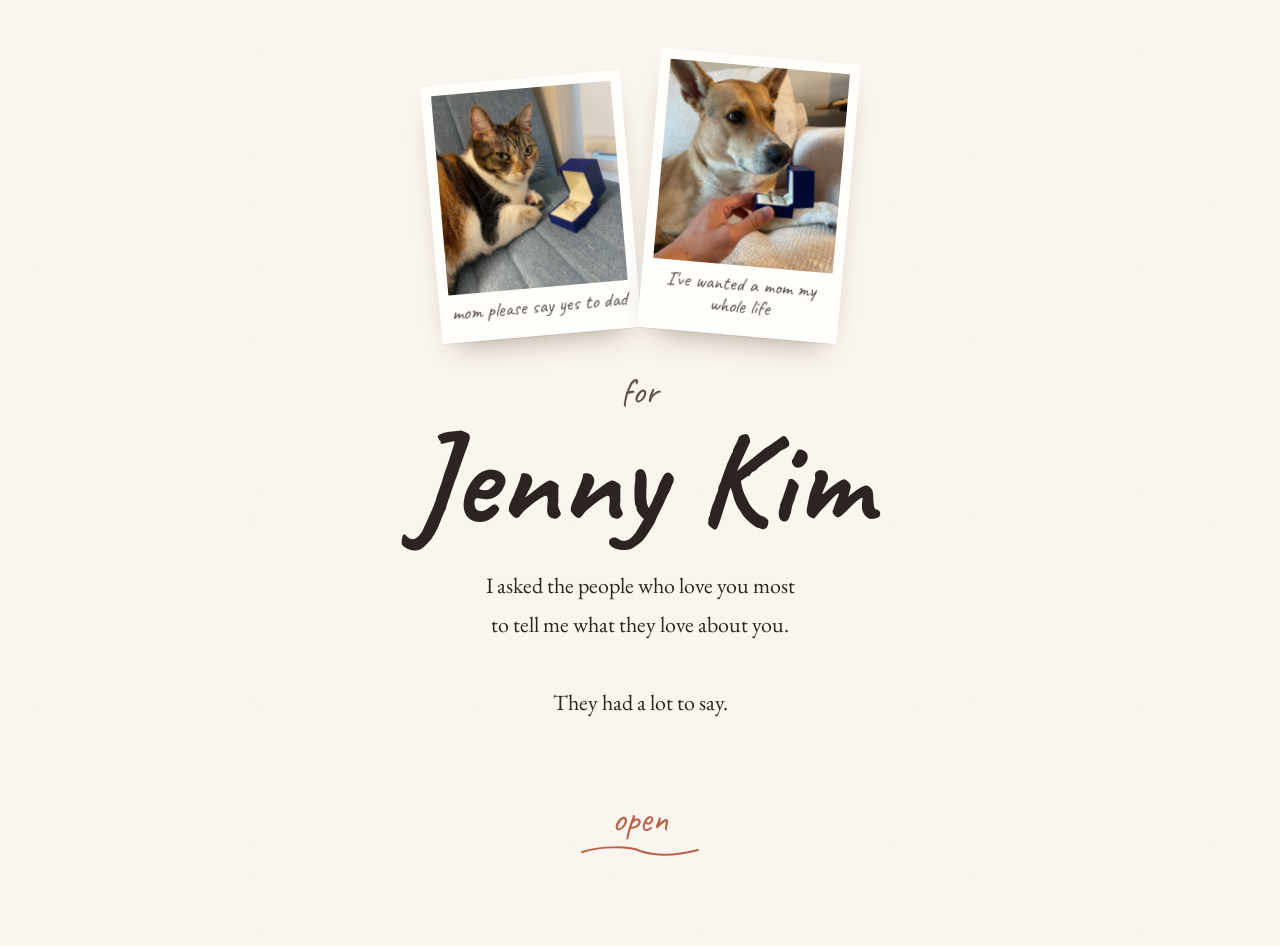
==== docs/index.html @ f0c15ddb "rename public to docs for github pages" ====
<!doctype html>
<html lang="en">
<head>
  <meta charset="utf-8" />
  <meta name="viewport" content="width=device-width,initial-scale=1,viewport-fit=cover" />
  <meta name="robots" content="noindex,nofollow,noarchive" />
  <meta name="referrer" content="no-referrer" />
  <title>for you</title>
  <link rel="icon" href="data:image/svg+xml,%3Csvg xmlns='http://www.w3.org/2000/svg' viewBox='0 0 16 16'%3E%3Ctext y='13' font-size='14'%3E%E2%9C%89%3C/text%3E%3C/svg%3E" />
  <link rel="preconnect" href="https://fonts.googleapis.com" />
  <link rel="preconnect" href="https://fonts.gstatic.com" crossorigin />
  <link rel="stylesheet" href="https://fonts.googleapis.com/css2?family=Caveat:wght@500;700&family=EB+Garamond:ital,wght@0,400;0,500;1,400&display=swap" />
  <link rel="stylesheet" href="styles.css" />
  <script src="friends.js"></script>
</head>
<body class="landing">
  <main class="landing-stage" id="stage">
    <div class="landing-card">
      <div class="landing-pets" id="pets" aria-hidden="true"></div>
      <p class="landing-greeting">for</p>
      <h1 class="landing-name" id="herName">—</h1>
      <div class="landing-note" id="note"></div>
      <button class="open-link" id="enterBtn" type="button" aria-label="open">
        <span class="open-link-text">open</span>
        <svg class="open-link-stroke" viewBox="0 0 120 14" aria-hidden="true">
          <path d="M2,8 C20,2 50,2 60,7 C75,12 95,12 118,6" fill="none" stroke="currentColor" stroke-width="2" stroke-linecap="round" />
        </svg>
      </button>
    </div>
  </main>
  <script src="app.js"></script>
  <script>
    document.getElementById("herName").textContent = window.SITE.herName;
    document.title = "for " + window.SITE.herName;
    const petsEl = document.getElementById("pets");
    (window.SITE.petPhotos || []).forEach((pet, i) => {
      const fig = document.createElement("figure");
      fig.className = "polaroid polaroid-" + (i + 1);
      fig.style.animationDelay = (0.2 + i * 0.25) + "s";
      const img = document.createElement("img");
      img.src = pet.src;
      img.alt = pet.alt || "";
      img.loading = "eager";
      fig.appendChild(img);
      if (pet.caption) {
        const cap = document.createElement("figcaption");
        cap.textContent = pet.caption;
        fig.appendChild(cap);
      }
      petsEl.appendChild(fig);
    });
    const noteEl = document.getElementById("note");
    window.SITE.noteLines.forEach((line, i) => {
      const p = document.createElement("p");
      p.className = "note-line";
      p.style.animationDelay = (1.2 + i * 0.6) + "s";
      p.textContent = line || " ";
      noteEl.appendChild(p);
    });
    document.getElementById("enterBtn").addEventListener("click", () => {
      document.body.classList.add("leaving");
      setTimeout(() => { window.location.href = "gallery.html"; }, 650);
    });
  </script>
</body>
</html>
---- docs/styles.css ----
:root {
  --paper: #FAF5EE;
  --paper-shadow: #EDE3D2;
  --ink: #2B2420;
  --ink-soft: #5C5048;
  --accent: #B8624B;
  --serif: "EB Garamond", Georgia, "Times New Roman", serif;
  --hand: "Caveat", "Bradley Hand", "Brush Script MT", cursive;
}

* { box-sizing: border-box; }
html, body { margin: 0; padding: 0; }

body {
  background: var(--paper);
  color: var(--ink);
  font-family: var(--serif);
  font-size: 18px;
  line-height: 1.55;
  -webkit-font-smoothing: antialiased;
  text-rendering: optimizeLegibility;
  min-height: 100vh;
  background-image:
    radial-gradient(circle at 18% 22%, rgba(0,0,0,0.025) 0 1px, transparent 1px),
    radial-gradient(circle at 78% 64%, rgba(0,0,0,0.020) 0 1px, transparent 1px),
    radial-gradient(circle at 40% 88%, rgba(0,0,0,0.018) 0 1px, transparent 1px);
  background-size: 220px 220px, 320px 320px, 180px 180px;
}

/* ---------- LANDING ---------- */

body.landing {
  display: grid;
  place-items: center;
  padding: 24px;
}

.landing-stage {
  width: 100%;
  max-width: 680px;
  animation: fadeUp 1.2s ease-out both;
}

.landing-card {
  text-align: center;
  padding: 32px 24px 48px;
}

/* ---------- LANDING : pet polaroids ---------- */

.landing-pets {
  display: flex;
  justify-content: center;
  align-items: flex-end;
  gap: 18px;
  margin: 0 auto 28px;
  max-width: 100%;
  perspective: 800px;
}

.polaroid {
  margin: 0;
  background: #FFFEFB;
  padding: 10px 10px 18px;
  box-shadow:
    0 1px 0 rgba(0,0,0,0.05),
    0 16px 28px -16px rgba(60,40,20,0.45);
  border-radius: 2px;
  width: clamp(140px, 28vw, 200px);
  opacity: 0;
  transform: translateY(16px) rotate(var(--tilt, 0deg));
  animation: polaroidIn 0.9s cubic-bezier(0.2, 0.7, 0.1, 1.05) forwards;
  transition: transform 280ms ease, box-shadow 280ms ease;
}

.polaroid img {
  display: block;
  width: 100%;
  height: clamp(140px, 28vw, 200px);
  object-fit: cover;
  border-radius: 1px;
  background: #E8E2D8;
}

.polaroid figcaption {
  font-family: var(--hand);
  font-size: 20px;
  color: var(--ink-soft);
  margin-top: 8px;
  text-align: center;
  line-height: 1.1;
}

.polaroid-1 { --tilt: -5deg; }
.polaroid-2 { --tilt: 5deg; }

.polaroid:hover { transform: translateY(-2px) rotate(0); box-shadow: 0 1px 0 rgba(0,0,0,0.06), 0 22px 36px -18px rgba(60,40,20,0.5); }

@keyframes polaroidIn {
  to { opacity: 1; transform: translateY(0) rotate(var(--tilt, 0deg)); }
}

@media (max-width: 420px) {
  .landing-pets { gap: 10px; }
}

.landing-greeting {
  font-family: var(--hand);
  font-size: 36px;
  color: var(--ink-soft);
  margin: 0 0 -4px;
  letter-spacing: 0.02em;
  opacity: 0;
  animation: fadeIn 1s ease-out 0.2s forwards;
}

.landing-name {
  font-family: var(--hand);
  font-size: clamp(72px, 14vw, 132px);
  font-weight: 700;
  margin: 0 0 28px;
  color: var(--ink);
  letter-spacing: 0.01em;
  line-height: 0.95;
  opacity: 0;
  animation: fadeIn 1.2s ease-out 0.4s forwards;
}

.landing-note {
  margin: 28px auto 44px;
  max-width: 28em;
}

.note-line {
  font-family: var(--serif);
  font-size: clamp(18px, 2.4vw, 22px);
  line-height: 1.5;
  margin: 0 0 6px;
  color: var(--ink);
  opacity: 0;
  transform: translateY(8px);
  animation: noteRise 0.9s ease-out forwards;
}

.note-line:empty::before { content: "\00a0"; }

.open-link {
  appearance: none;
  background: transparent;
  border: none;
  color: var(--accent);
  font-family: var(--hand);
  font-size: 38px;
  cursor: pointer;
  padding: 8px 16px 16px;
  margin-top: 24px;
  display: inline-flex;
  flex-direction: column;
  align-items: center;
  gap: 2px;
  opacity: 0;
  animation: fadeIn 0.9s ease-out 3.6s forwards;
  transition: transform 200ms ease, color 200ms ease;
}

.open-link:hover { color: var(--ink); transform: translateY(-1px); }
.open-link:focus-visible { outline: 2px dashed var(--accent); outline-offset: 6px; border-radius: 4px; }

.open-link-stroke { width: 120px; height: 14px; color: currentColor; }

body.landing.leaving { animation: fadeOutScale 0.55s ease-in forwards; }

/* ---------- GALLERY ---------- */

body.gallery { padding: 56px 20px 80px; }

.gallery-header {
  text-align: center;
  max-width: 720px;
  margin: 0 auto 48px;
  animation: fadeUp 0.9s ease-out both;
}

.gallery-eyebrow {
  font-family: var(--hand);
  font-size: 28px;
  color: var(--ink-soft);
  margin: 0 0 -4px;
}

.gallery-title {
  font-family: var(--hand);
  font-size: clamp(56px, 9vw, 92px);
  font-weight: 700;
  margin: 0 0 12px;
  line-height: 1;
  color: var(--ink);
}

.gallery-sub {
  font-family: var(--serif);
  font-style: italic;
  color: var(--ink-soft);
  font-size: 18px;
  margin: 0 auto;
  max-width: 32em;
}

.cards {
  max-width: 1180px;
  margin: 0 auto;
  column-count: 3;
  column-gap: 24px;
}

@media (max-width: 960px) { .cards { column-count: 2; } }
@media (max-width: 600px) { .cards { column-count: 1; column-gap: 0; max-width: 460px; } }

.card {
  break-inside: avoid;
  margin: 0 0 24px;
  border-radius: 6px;
  background: var(--card-color, #E8D5C4);
  box-shadow:
    0 1px 0 rgba(0,0,0,0.04),
    0 12px 24px -16px rgba(60, 40, 20, 0.35);
  position: relative;
  overflow: hidden;
  transition: transform 280ms ease, box-shadow 280ms ease;
}

/* Slight scrapbook tilt — alternating per card, removed when open */
.card:nth-child(3n)   { transform: rotate(-0.6deg); }
.card:nth-child(3n+1) { transform: rotate(0.4deg); }
.card:nth-child(3n+2) { transform: rotate(-0.2deg); }

.card:hover { transform: rotate(0) translateY(-2px); box-shadow: 0 1px 0 rgba(0,0,0,0.05), 0 18px 30px -18px rgba(60,40,20,0.5); }

.card[data-state="open"] { transform: rotate(0); }

.card-face {
  display: block;
  width: 100%;
  text-align: left;
  border: 0;
  background: transparent;
  color: var(--ink);
  padding: 28px 22px 22px;
  cursor: pointer;
  font: inherit;
  position: relative;
  min-height: 220px;
}

.card-seal {
  position: absolute;
  inset: 0 0 auto auto;
  width: 70px;
  height: 70px;
  margin: 10px;
  color: var(--ink);
}

.card-name {
  font-family: var(--hand);
  font-size: 44px;
  font-weight: 700;
  line-height: 1.05;
  color: var(--ink);
  margin-top: 48px;
  word-break: break-word;
}

.card-relationship {
  font-family: var(--serif);
  font-style: italic;
  font-size: 15px;
  color: var(--ink-soft);
  margin-top: 6px;
  min-height: 1.2em;
}

.card-cta {
  font-family: var(--hand);
  font-size: 22px;
  color: var(--accent);
  margin-top: 20px;
  letter-spacing: 0.03em;
}

.card-player {
  padding: 14px 14px 16px;
  background: rgba(255,255,255,0.55);
  backdrop-filter: blur(2px);
}

.card-player video {
  width: 100%;
  height: auto;
  display: block;
  border-radius: 4px;
  background: #000;
  box-shadow: 0 4px 12px -6px rgba(0,0,0,0.4);
}

.card-close {
  appearance: none;
  background: transparent;
  border: 0;
  color: var(--ink-soft);
  font-family: var(--hand);
  font-size: 22px;
  cursor: pointer;
  margin-top: 8px;
  padding: 4px 8px;
}
.card-close:hover { color: var(--accent); }

.card[data-state="open"] .card-face { display: none; }
.card[data-state="closed"] .card-player { display: none; }

/* ---------- FOOTER ---------- */

.gallery-footer {
  margin: 72px auto 0;
  text-align: center;
  font-family: var(--hand);
  font-size: 28px;
  color: var(--ink-soft);
  max-width: 600px;
}

/* ---------- ANIMATIONS ---------- */

@keyframes fadeIn { to { opacity: 1; } }
@keyframes fadeUp { from { opacity: 0; transform: translateY(12px); } to { opacity: 1; transform: none; } }
@keyframes noteRise { to { opacity: 1; transform: none; } }
@keyframes fadeOutScale { to { opacity: 0; transform: scale(0.98); } }

@media (prefers-reduced-motion: reduce) {
  *, *::before, *::after {
    animation-duration: 0.001ms !important;
    animation-iteration-count: 1 !important;
    transition-duration: 0.001ms !important;
  }
  .note-line, .landing-greeting, .landing-name, .open-link { opacity: 1 !important; transform: none !important; }
}
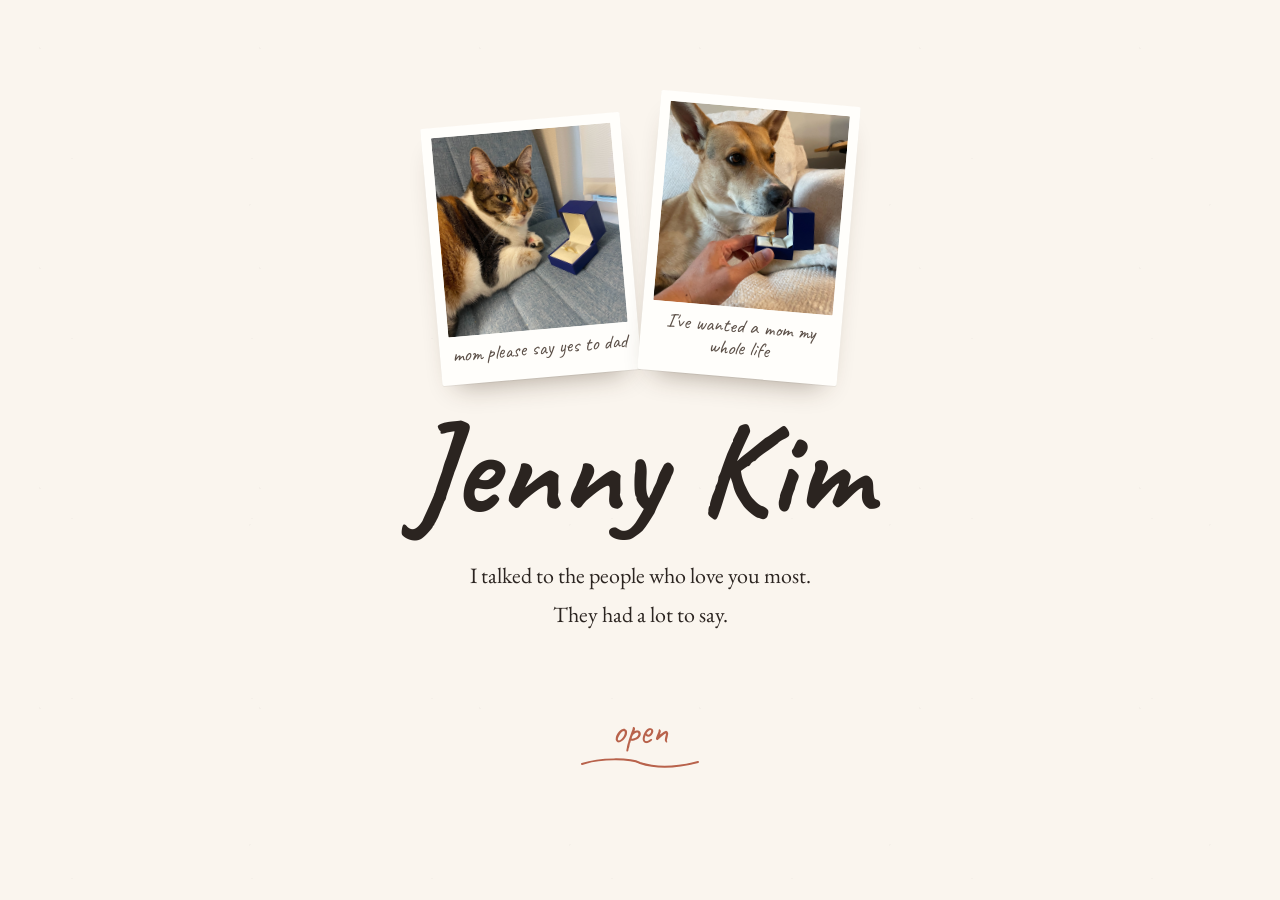
==== commit a873ce5b: "gallery copy, crop bars, one video at a time, remove 'for', upload script fix" ====
--- a/docs/index.html
+++ b/docs/index.html
@@ -17,7 +17,6 @@
   <main class="landing-stage" id="stage">
     <div class="landing-card">
       <div class="landing-pets" id="pets" aria-hidden="true"></div>
-      <p class="landing-greeting">for</p>
       <h1 class="landing-name" id="herName">—</h1>
       <div class="landing-note" id="note"></div>
       <button class="open-link" id="enterBtn" type="button" aria-label="open">
--- a/docs/styles.css
+++ b/docs/styles.css
@@ -297,6 +297,8 @@
 .card-player video {
   width: 100%;
   height: auto;
+  aspect-ratio: 16 / 10;
+  object-fit: cover;
   display: block;
   border-radius: 4px;
   background: #000;
